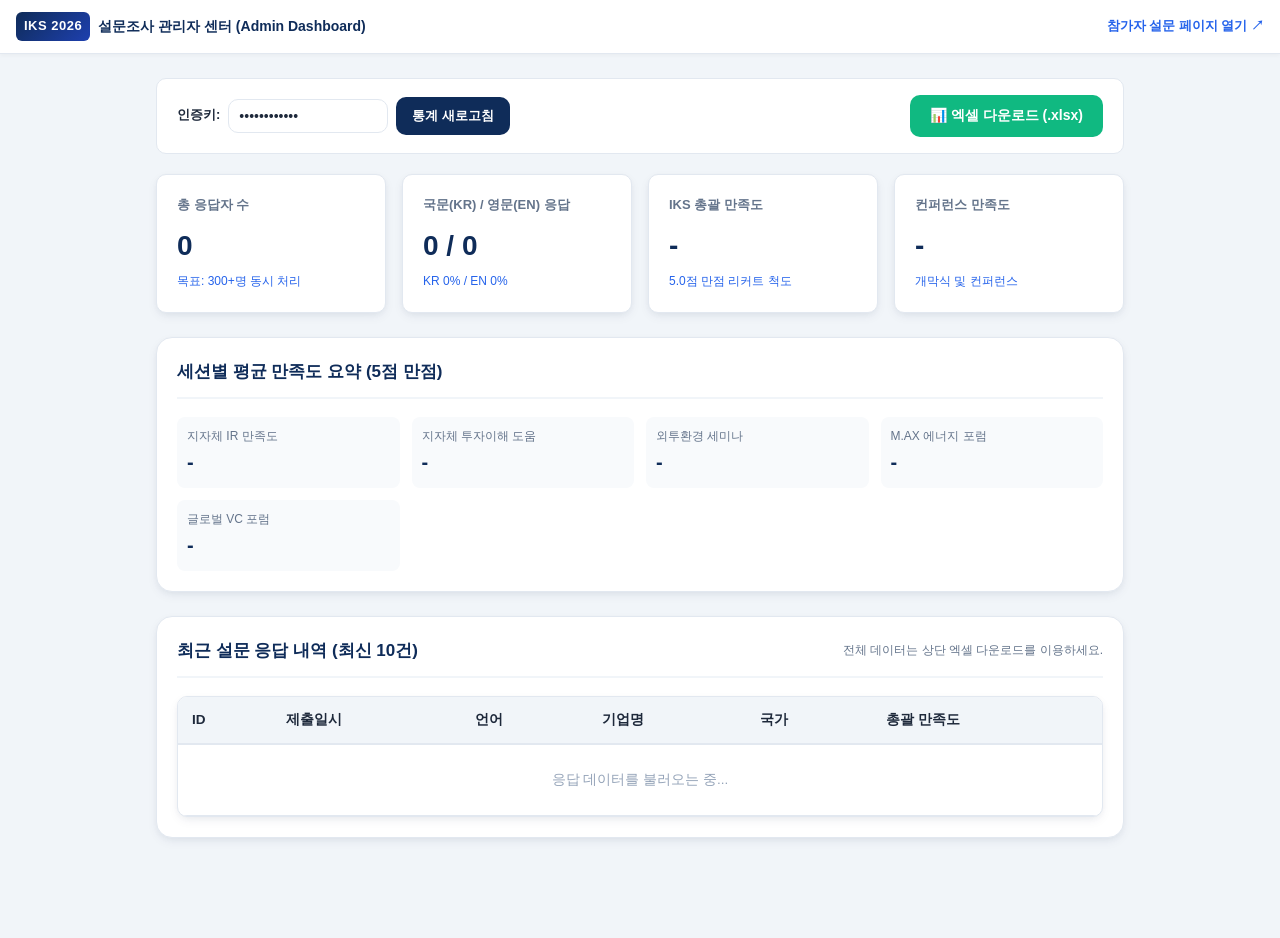
==== templates/admin.html @ 193886c5 "feat: complete IKS 2026 participant survey system with mobile UI, SQLite WAL backend, Excel export, " ====
<!DOCTYPE html>
<html lang="ko">
<head>
  <meta charset="UTF-8">
  <meta name="viewport" content="width=device-width, initial-scale=1.0">
  <title>IKS 2026 Survey Admin Dashboard</title>
  <link rel="stylesheet" href="/static/css/style.css">
  <style>
    .admin-container {
      max-width: 1000px;
      margin: 0 auto;
      padding: 24px 16px;
    }
    .kpi-grid {
      display: grid;
      grid-template-columns: repeat(auto-fit, minmax(200px, 1fr));
      gap: 16px;
      margin-bottom: 24px;
    }
    .kpi-card {
      background: #ffffff;
      border: 1px solid var(--border-color);
      border-radius: var(--radius-md);
      padding: 20px;
      box-shadow: var(--shadow);
    }
    .kpi-title {
      font-size: 13px;
      font-weight: 600;
      color: var(--text-muted);
      margin-bottom: 8px;
    }
    .kpi-value {
      font-size: 28px;
      font-weight: 800;
      color: var(--primary);
    }
    .kpi-sub {
      font-size: 12px;
      color: var(--accent);
      margin-top: 4px;
    }
    .action-bar {
      display: flex;
      flex-wrap: wrap;
      gap: 12px;
      align-items: center;
      justify-content: space-between;
      margin-bottom: 20px;
      background: #ffffff;
      padding: 16px 20px;
      border-radius: var(--radius-md);
      border: 1px solid var(--border-color);
    }
    .admin-key-input {
      display: flex;
      gap: 8px;
      align-items: center;
    }
    .btn-download {
      background: #10b981;
      color: #ffffff;
      padding: 12px 20px;
      border-radius: var(--radius-md);
      border: none;
      font-weight: 700;
      font-size: 14px;
      cursor: pointer;
      display: inline-flex;
      align-items: center;
      gap: 8px;
      transition: background 0.2s;
      text-decoration: none;
    }
    .btn-download:hover {
      background: #059669;
    }
    .btn-refresh {
      background: var(--primary);
      color: #ffffff;
      padding: 10px 16px;
      border-radius: var(--radius-md);
      border: none;
      font-weight: 600;
      font-size: 13px;
      cursor: pointer;
    }
    .table-card {
      background: #ffffff;
      border: 1px solid var(--border-color);
      border-radius: var(--radius-md);
      overflow-x: auto;
      box-shadow: var(--shadow);
    }
    table {
      width: 100%;
      border-collapse: collapse;
      text-align: left;
      font-size: 13.5px;
    }
    th {
      background: #f1f5f9;
      color: var(--text-dark);
      font-weight: 700;
      padding: 12px 14px;
      border-bottom: 2px solid var(--border-color);
      white-space: nowrap;
    }
    td {
      padding: 12px 14px;
      border-bottom: 1px solid var(--border-color);
      white-space: nowrap;
    }
    tr:hover td {
      background-color: #f8fafc;
    }
    .lang-badge {
      display: inline-block;
      padding: 2px 8px;
      border-radius: 10px;
      font-size: 11px;
      font-weight: 700;
    }
    .lang-ko { background: #dbeafe; color: #1e40af; }
    .lang-en { background: #fef3c7; color: #b45309; }
  </style>
</head>
<body style="background-color: #f1f5f9;">

  <header class="app-header">
    <div class="brand-wrapper">
      <span class="brand-badge">IKS 2026</span>
      <span class="brand-title">설문조사 관리자 센터 (Admin Dashboard)</span>
    </div>
    <a href="/" target="_blank" style="text-decoration: none; font-size: 13px; font-weight: 600; color: var(--accent);">
      참가자 설문 페이지 열기 ↗
    </a>
  </header>

  <div class="admin-container">

    <!-- Action Bar -->
    <div class="action-bar">
      <div class="admin-key-input">
        <label for="adminSecret" style="font-size: 13px; font-weight: 700; color: var(--text-dark);">인증키:</label>
        <input type="password" id="adminSecret" value="iks2026admin" class="input-text" style="width: 160px; padding: 8px 10px;">
        <button type="button" class="btn-refresh" onclick="loadStats()">통계 새로고침</button>
      </div>

      <button type="button" class="btn-download" onclick="downloadExcel()">
        📊 엑셀 다운로드 (.xlsx)
      </button>
    </div>

    <!-- KPIs -->
    <div class="kpi-grid">
      <div class="kpi-card">
        <div class="kpi-title">총 응답자 수</div>
        <div class="kpi-value" id="kpiTotal">0</div>
        <div class="kpi-sub">목표: 300+명 동시 처리</div>
      </div>
      <div class="kpi-card">
        <div class="kpi-title">국문(KR) / 영문(EN) 응답</div>
        <div class="kpi-value" id="kpiLangRatio">0 / 0</div>
        <div class="kpi-sub" id="kpiLangPercent">KR 0% / EN 0%</div>
      </div>
      <div class="kpi-card">
        <div class="kpi-title">IKS 총괄 만족도</div>
        <div class="kpi-value" id="kpiOverallAvg">-</div>
        <div class="kpi-sub">5.0점 만점 리커트 척도</div>
      </div>
      <div class="kpi-card">
        <div class="kpi-title">컨퍼런스 만족도</div>
        <div class="kpi-value" id="kpiConfAvg">-</div>
        <div class="kpi-sub">개막식 및 컨퍼런스</div>
      </div>
    </div>

    <!-- 세션별 만족도 평균 -->
    <div class="form-section" style="margin-bottom: 24px;">
      <div class="section-header">
        <h3 class="section-title">세션별 평균 만족도 요약 (5점 만점)</h3>
      </div>
      <div style="display: grid; grid-template-columns: repeat(auto-fit, minmax(180px, 1fr)); gap: 12px;" id="sessionAveragesGrid">
        <div style="padding: 10px; background: #f8fafc; border-radius: 8px;">
          <div style="font-size: 12px; color: #64748b;">지자체 IR 만족도</div>
          <div style="font-size: 20px; font-weight: 700; color: #0f2c59;" id="avgReg">-</div>
        </div>
        <div style="padding: 10px; background: #f8fafc; border-radius: 8px;">
          <div style="font-size: 12px; color: #64748b;">지자체 투자이해 도움</div>
          <div style="font-size: 20px; font-weight: 700; color: #0f2c59;" id="avgRegHelp">-</div>
        </div>
        <div style="padding: 10px; background: #f8fafc; border-radius: 8px;">
          <div style="font-size: 12px; color: #64748b;">외투환경 세미나</div>
          <div style="font-size: 20px; font-weight: 700; color: #0f2c59;" id="avgSemi">-</div>
        </div>
        <div style="padding: 10px; background: #f8fafc; border-radius: 8px;">
          <div style="font-size: 12px; color: #64748b;">M.AX 에너지 포럼</div>
          <div style="font-size: 20px; font-weight: 700; color: #0f2c59;" id="avgMax">-</div>
        </div>
        <div style="padding: 10px; background: #f8fafc; border-radius: 8px;">
          <div style="font-size: 12px; color: #64748b;">글로벌 VC 포럼</div>
          <div style="font-size: 20px; font-weight: 700; color: #0f2c59;" id="avgVc">-</div>
        </div>
      </div>
    </div>

    <!-- 최근 응답 기록 테이블 -->
    <div class="form-section">
      <div class="section-header" style="justify-content: space-between;">
        <h3 class="section-title">최근 설문 응답 내역 (최신 10건)</h3>
        <span style="font-size: 12px; color: var(--text-muted);">전체 데이터는 상단 엑셀 다운로드를 이용하세요.</span>
      </div>

      <div class="table-card">
        <table>
          <thead>
            <tr>
              <th>ID</th>
              <th>제출일시</th>
              <th>언어</th>
              <th>기업명</th>
              <th>국가</th>
              <th>총괄 만족도</th>
            </tr>
          </thead>
          <tbody id="recentTableBody">
            <tr><td colspan="6" style="text-align: center; color: #94a3b8; padding: 24px;">응답 데이터를 불러오는 중...</td></tr>
          </tbody>
        </table>
      </div>
    </div>

  </div>

  <script>
    async function loadStats() {
      const secret = document.getElementById('adminSecret').value.trim();
      try {
        const res = await fetch(`/api/admin/stats?secret=${encodeURIComponent(secret)}`);
        if (!res.ok) {
          const err = await res.json();
          alert(err.detail || '인증에 실패했습니다.');
          return;
        }
        const data = await res.json();

        // KPI
        document.getElementById('kpiTotal').textContent = data.total_responses + '건';
        document.getElementById('kpiLangRatio').textContent = `${data.ko_count} / ${data.en_count}`;
        const total = data.total_responses || 1;
        const koPct = ((data.ko_count / total) * 100).toFixed(0);
        const enPct = ((data.en_count / total) * 100).toFixed(0);
        document.getElementById('kpiLangPercent').textContent = `KR ${koPct}% / EN ${enPct}%`;

        const avgs = data.averages;
        document.getElementById('kpiOverallAvg').textContent = avgs.overall ? avgs.overall + ' / 5.0' : '-';
        document.getElementById('kpiConfAvg').textContent = avgs.conf ? avgs.conf + ' / 5.0' : '-';
        document.getElementById('avgReg').textContent = avgs.reg ? avgs.reg + ' / 5.0' : '-';
        document.getElementById('avgRegHelp').textContent = avgs.reg_help ? avgs.reg_help + ' / 5.0' : '-';
        document.getElementById('avgSemi').textContent = avgs.semi ? avgs.semi + ' / 5.0' : '-';
        document.getElementById('avgMax').textContent = avgs.max ? avgs.max + ' / 5.0' : '-';
        document.getElementById('avgVc').textContent = avgs.vc ? avgs.vc + ' / 5.0' : '-';

        // Table
        const tbody = document.getElementById('recentTableBody');
        tbody.innerHTML = '';
        if (!data.recent_responses || data.recent_responses.length === 0) {
          tbody.innerHTML = '<tr><td colspan="6" style="text-align: center; color: #94a3b8; padding: 24px;">제출된 설문 응답이 없습니다.</td></tr>';
          return;
        }

        data.recent_responses.forEach(r => {
          const tr = document.createElement('tr');
          const isKo = r.lang === 'ko';
          tr.innerHTML = `
            <td>#${r.id}</td>
            <td>${r.submitted_at || '-'}</td>
            <td><span class="lang-badge ${isKo ? 'lang-ko' : 'lang-en'}">${isKo ? '국문 KR' : 'English EN'}</span></td>
            <td><strong>${r.company_name}</strong></td>
            <td>${r.country}</td>
            <td>${r.q1_overall ? r.q1_overall + '점' : '-'}</td>
          `;
          tbody.appendChild(tr);
        });

      } catch (e) {
        console.error(e);
        alert('통계 데이터를 불러오는데 실패했습니다.');
      }
    }

    function downloadExcel() {
      const secret = document.getElementById('adminSecret').value.trim();
      window.location.href = `/api/admin/export?secret=${encodeURIComponent(secret)}`;
    }

    // 페이지 로드 시 1회 통계 로딩
    window.addEventListener('DOMContentLoaded', loadStats);
  </script>
</body>
</html>
---- static/css/style.css ----
/* Invest KOREA Summit 2026 Mobile-Optimized Survey Stylesheet */
:root {
  --primary: #0f2c59;
  --primary-hover: #1e3a8a;
  --accent: #2563eb;
  --accent-light: #eff6ff;
  --accent-border: #93c5fd;
  --text-dark: #1e293b;
  --text-muted: #64748b;
  --border-color: #e2e8f0;
  --bg-page: #f8fafc;
  --bg-card: #ffffff;
  --success: #10b981;
  --warning: #f59e0b;
  --danger: #ef4444;
  --radius-lg: 16px;
  --radius-md: 10px;
  --radius-sm: 6px;
  --shadow: 0 4px 12px -2px rgba(15, 44, 89, 0.08), 0 2px 6px -1px rgba(0, 0, 0, 0.04);
  --shadow-lg: 0 10px 25px -5px rgba(15, 44, 89, 0.12), 0 8px 10px -6px rgba(0, 0, 0, 0.05);
}

* {
  box-sizing: border-box;
  margin: 0;
  padding: 0;
  -webkit-tap-highlight-color: transparent;
}

body {
  font-family: -apple-system, BlinkMacSystemFont, "Pretendard", "Segoe UI", Roboto, "Helvetica Neue", Arial, sans-serif;
  background-color: var(--bg-page);
  color: var(--text-dark);
  line-height: 1.6;
  font-size: 15px;
  padding-bottom: 60px;
}

/* Header & Language Toggle */
.app-header {
  position: sticky;
  top: 0;
  z-index: 100;
  background-color: rgba(255, 255, 255, 0.95);
  backdrop-filter: blur(8px);
  border-bottom: 1px solid var(--border-color);
  padding: 12px 16px;
  display: flex;
  align-items: center;
  justify-content: space-between;
  box-shadow: 0 2px 4px rgba(0, 0, 0, 0.03);
}

.brand-wrapper {
  display: flex;
  align-items: center;
  gap: 8px;
}

.brand-badge {
  background: linear-gradient(135deg, #0f2c59 0%, #1e40af 100%);
  color: #fff;
  font-weight: 800;
  font-size: 13px;
  padding: 4px 8px;
  border-radius: var(--radius-sm);
  letter-spacing: 0.5px;
}

.brand-title {
  font-size: 14px;
  font-weight: 700;
  color: var(--primary);
}

.lang-switch-group {
  display: flex;
  background-color: #f1f5f9;
  padding: 3px;
  border-radius: 20px;
  border: 1px solid var(--border-color);
}

.lang-btn {
  border: none;
  background: transparent;
  padding: 5px 12px;
  font-size: 12px;
  font-weight: 600;
  border-radius: 16px;
  cursor: pointer;
  color: var(--text-muted);
  transition: all 0.2s ease;
}

.lang-btn.active {
  background-color: #ffffff;
  color: var(--primary);
  box-shadow: 0 1px 3px rgba(0,0,0,0.1);
  font-weight: 700;
}

/* Container */
.container {
  max-width: 680px;
  margin: 0 auto;
  padding: 16px;
}

/* Intro Banner */
.intro-card {
  background: linear-gradient(135deg, #0f2c59 0%, #1e3a8a 100%);
  color: #ffffff;
  border-radius: var(--radius-lg);
  padding: 24px 20px;
  margin-bottom: 16px;
  box-shadow: var(--shadow);
}

.intro-badge {
  display: inline-block;
  background-color: rgba(255, 255, 255, 0.2);
  color: #ffffff;
  font-size: 12px;
  font-weight: 600;
  padding: 3px 10px;
  border-radius: 12px;
  margin-bottom: 10px;
}

.intro-title {
  font-size: 20px;
  font-weight: 800;
  line-height: 1.35;
  margin-bottom: 12px;
}

.intro-desc {
  font-size: 13.5px;
  color: #e2e8f0;
  line-height: 1.6;
  white-space: pre-line;
}

/* Section Card */
.form-section {
  background-color: var(--bg-card);
  border-radius: var(--radius-lg);
  padding: 20px;
  margin-bottom: 16px;
  border: 1px solid var(--border-color);
  box-shadow: var(--shadow);
}

.section-header {
  display: flex;
  align-items: center;
  gap: 10px;
  margin-bottom: 18px;
  padding-bottom: 12px;
  border-bottom: 2px solid #f1f5f9;
}

.section-tag {
  background-color: var(--accent-light);
  color: var(--accent);
  font-size: 11px;
  font-weight: 700;
  padding: 4px 8px;
  border-radius: var(--radius-sm);
  text-transform: uppercase;
}

.section-title {
  font-size: 17px;
  font-weight: 700;
  color: var(--primary);
}

/* Question Group */
.question-group {
  margin-bottom: 22px;
}

.question-group:last-child {
  margin-bottom: 4px;
}

.question-title {
  font-size: 15px;
  font-weight: 700;
  color: var(--text-dark);
  margin-bottom: 6px;
  line-height: 1.45;
}

.question-subtext {
  font-size: 12.5px;
  color: var(--text-muted);
  margin-bottom: 10px;
}

.required-mark {
  color: var(--danger);
  margin-left: 4px;
}

/* Text Inputs */
.input-text, .input-textarea {
  width: 100%;
  padding: 12px 14px;
  border: 1.5px solid var(--border-color);
  border-radius: var(--radius-md);
  font-size: 14px;
  color: var(--text-dark);
  background-color: #ffffff;
  outline: none;
  transition: all 0.2s ease;
  font-family: inherit;
}

.input-text:focus, .input-textarea:focus {
  border-color: var(--accent);
  box-shadow: 0 0 0 3px rgba(37, 99, 235, 0.15);
}

.input-textarea {
  min-height: 90px;
  resize: vertical;
}

/* 5-Point Likert Scale Grid */
.scale-grid {
  display: grid;
  grid-template-columns: repeat(5, 1fr);
  gap: 6px;
  margin-top: 8px;
}

.scale-option {
  position: relative;
  display: flex;
  flex-direction: column;
  align-items: center;
  justify-content: center;
  padding: 12px 4px;
  background-color: #f8fafc;
  border: 1.5px solid var(--border-color);
  border-radius: var(--radius-md);
  cursor: pointer;
  transition: all 0.2s ease;
  min-height: 72px;
  text-align: center;
}

.scale-option input[type="radio"] {
  position: absolute;
  opacity: 0;
  pointer-events: none;
}

.scale-num {
  font-size: 16px;
  font-weight: 800;
  color: var(--text-muted);
  margin-bottom: 2px;
}

.scale-text {
  font-size: 11px;
  font-weight: 600;
  color: var(--text-muted);
  line-height: 1.2;
}

.scale-option:hover {
  background-color: #f1f5f9;
  border-color: #cbd5e1;
}

.scale-option.selected {
  background-color: var(--accent-light);
  border-color: var(--accent);
  box-shadow: 0 2px 6px rgba(37, 99, 235, 0.2);
}

.scale-option.selected .scale-num {
  color: var(--accent);
}

.scale-option.selected .scale-text {
  color: var(--accent);
  font-weight: 700;
}

/* Multi-Choice Option Cards */
.choice-list {
  display: flex;
  flex-direction: column;
  gap: 8px;
}

.choice-item {
  display: flex;
  align-items: flex-start;
  gap: 12px;
  padding: 12px 14px;
  border: 1.5px solid var(--border-color);
  border-radius: var(--radius-md);
  background-color: #ffffff;
  cursor: pointer;
  transition: all 0.2s ease;
  user-select: none;
}

.choice-item input[type="checkbox"] {
  position: absolute;
  opacity: 0;
  pointer-events: none;
}

.choice-box {
  width: 20px;
  height: 20px;
  border: 2px solid #cbd5e1;
  border-radius: 4px;
  display: flex;
  align-items: center;
  justify-content: center;
  flex-shrink: 0;
  margin-top: 2px;
  transition: all 0.2s ease;
}

.choice-item.selected {
  border-color: var(--accent);
  background-color: var(--accent-light);
}

.choice-item.selected .choice-box {
  background-color: var(--accent);
  border-color: var(--accent);
}

.choice-item.selected .choice-box::after {
  content: "✓";
  color: #ffffff;
  font-size: 13px;
  font-weight: 800;
}

.choice-label {
  font-size: 13.5px;
  color: var(--text-dark);
  line-height: 1.4;
}

/* Rank Choice Cards (1순위, 2순위, 3순위 배지) */
.rank-list {
  display: flex;
  flex-direction: column;
  gap: 8px;
}

.rank-item {
  display: flex;
  align-items: center;
  justify-content: space-between;
  padding: 12px 14px;
  border: 1.5px solid var(--border-color);
  border-radius: var(--radius-md);
  background-color: #ffffff;
  cursor: pointer;
  transition: all 0.2s ease;
  user-select: none;
}

.rank-item:hover {
  background-color: #f8fafc;
}

.rank-item.ranked {
  border-color: var(--accent);
  background-color: var(--accent-light);
}

.rank-badge {
  display: none;
  padding: 4px 10px;
  border-radius: 14px;
  font-size: 11.5px;
  font-weight: 800;
  letter-spacing: 0.3px;
  flex-shrink: 0;
  margin-left: 8px;
}

.rank-badge.rank-1 {
  display: inline-block;
  background-color: #2563eb;
  color: #ffffff;
}

.rank-badge.rank-2 {
  display: inline-block;
  background-color: #0284c7;
  color: #ffffff;
}

.rank-badge.rank-3 {
  display: inline-block;
  background-color: #0d9488;
  color: #ffffff;
}

.rank-item-text {
  font-size: 13.5px;
  line-height: 1.4;
  color: var(--text-dark);
}

/* Submit Section */
.submit-wrapper {
  margin-top: 24px;
  padding: 0 4px;
}

.btn-submit {
  width: 100%;
  padding: 16px;
  background: linear-gradient(135deg, #0f2c59 0%, #1e40af 100%);
  color: #ffffff;
  border: none;
  border-radius: var(--radius-md);
  font-size: 16px;
  font-weight: 700;
  cursor: pointer;
  box-shadow: var(--shadow);
  transition: all 0.2s ease;
  display: flex;
  align-items: center;
  justify-content: center;
  gap: 8px;
}

.btn-submit:hover:not(:disabled) {
  opacity: 0.95;
  transform: translateY(-1px);
  box-shadow: var(--shadow-lg);
}

.btn-submit:disabled {
  opacity: 0.6;
  cursor: not-allowed;
}

/* Success View */
.success-card {
  display: none;
  background-color: #ffffff;
  border-radius: var(--radius-lg);
  padding: 40px 24px;
  text-align: center;
  box-shadow: var(--shadow-lg);
  border: 1px solid var(--border-color);
  margin-top: 20px;
}

.success-icon {
  width: 64px;
  height: 64px;
  background-color: #dcfce7;
  color: var(--success);
  border-radius: 50%;
  display: flex;
  align-items: center;
  justify-content: center;
  font-size: 32px;
  margin: 0 auto 18px;
}

.success-title {
  font-size: 20px;
  font-weight: 800;
  color: var(--primary);
  margin-bottom: 8px;
}

.success-desc {
  font-size: 14px;
  color: var(--text-muted);
  line-height: 1.6;
  margin-bottom: 24px;
}

/* Spinner */
.spinner {
  width: 20px;
  height: 20px;
  border: 3px solid rgba(255, 255, 255, 0.3);
  border-top-color: #ffffff;
  border-radius: 50%;
  animation: spin 0.8s linear infinite;
  display: none;
}

@keyframes spin {
  to { transform: rotate(360deg); }
}

/* Mobile responsive fine-tuning */
@media (max-width: 480px) {
  .scale-grid {
    gap: 4px;
  }
  .scale-option {
    padding: 10px 2px;
    min-height: 68px;
  }
  .scale-num {
    font-size: 14px;
  }
  .scale-text {
    font-size: 10px;
  }
  .intro-title {
    font-size: 18px;
  }
}
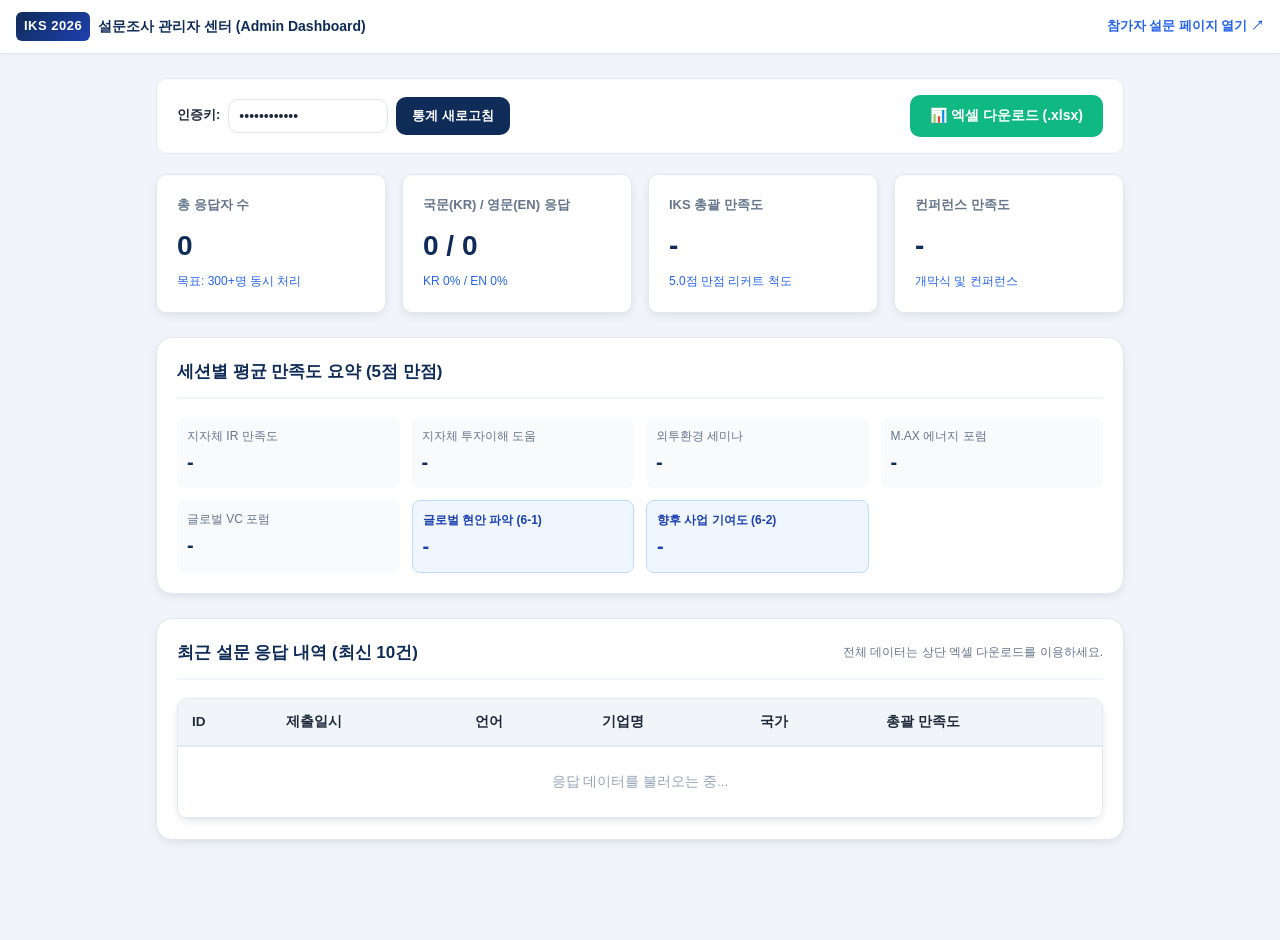
==== commit 78bb8d98: "feat: add Outcome & Impact questions (6-1, 6-2) with sample responses and update Excel export" ====
--- a/templates/admin.html
+++ b/templates/admin.html
@@ -201,6 +201,14 @@
         <div style="padding: 10px; background: #f8fafc; border-radius: 8px;">
           <div style="font-size: 12px; color: #64748b;">글로벌 VC 포럼</div>
           <div style="font-size: 20px; font-weight: 700; color: #0f2c59;" id="avgVc">-</div>
+        </div>
+        <div style="padding: 10px; background: #eff6ff; border: 1px solid #bfdbfe; border-radius: 8px;">
+          <div style="font-size: 12px; font-weight: 600; color: #1e40af;">글로벌 현안 파악 (6-1)</div>
+          <div style="font-size: 20px; font-weight: 800; color: #1e40af;" id="avgEff1">-</div>
+        </div>
+        <div style="padding: 10px; background: #eff6ff; border: 1px solid #bfdbfe; border-radius: 8px;">
+          <div style="font-size: 12px; font-weight: 600; color: #1e40af;">향후 사업 기여도 (6-2)</div>
+          <div style="font-size: 20px; font-weight: 800; color: #1e40af;" id="avgEff2">-</div>
         </div>
       </div>
     </div>
@@ -261,6 +269,8 @@
         document.getElementById('avgSemi').textContent = avgs.semi ? avgs.semi + ' / 5.0' : '-';
         document.getElementById('avgMax').textContent = avgs.max ? avgs.max + ' / 5.0' : '-';
         document.getElementById('avgVc').textContent = avgs.vc ? avgs.vc + ' / 5.0' : '-';
+        document.getElementById('avgEff1').textContent = avgs.eff_q1 ? avgs.eff_q1 + ' / 5.0' : '-';
+        document.getElementById('avgEff2').textContent = avgs.eff_q2 ? avgs.eff_q2 + ' / 5.0' : '-';
 
         // Table
         const tbody = document.getElementById('recentTableBody');
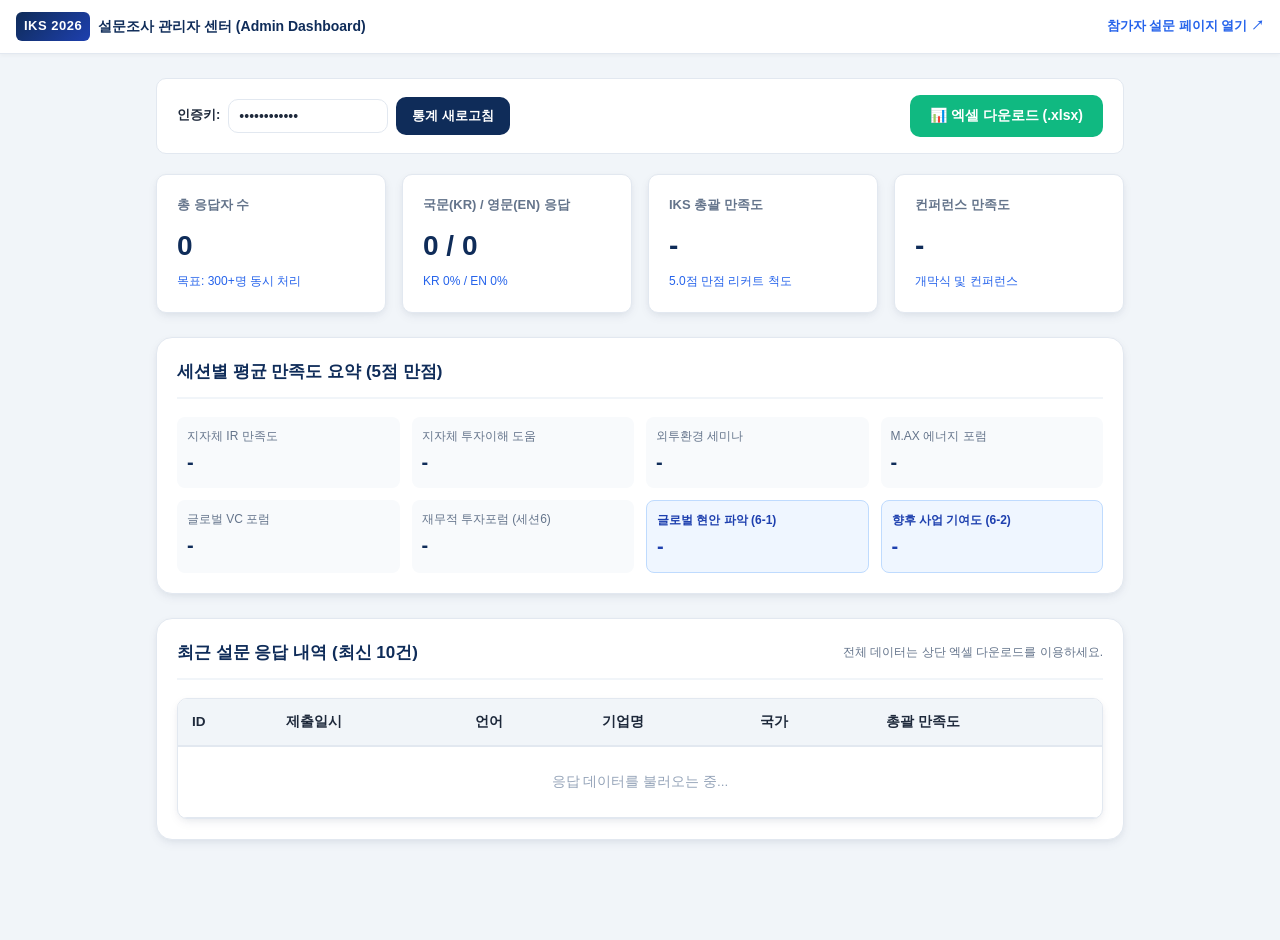
==== commit 19fafc19: "feat: update survey titles, remove company name, and add Session 6 Financial Investment Forum" ====
--- a/templates/admin.html
+++ b/templates/admin.html
@@ -4,7 +4,7 @@
   <meta charset="UTF-8">
   <meta name="viewport" content="width=device-width, initial-scale=1.0">
   <title>IKS 2026 Survey Admin Dashboard</title>
-  <link rel="stylesheet" href="/static/css/style.css">
+  <link rel="stylesheet" href="/static/css/style.css?v=25">
   <style>
     .admin-container {
       max-width: 1000px;
@@ -201,6 +201,10 @@
         <div style="padding: 10px; background: #f8fafc; border-radius: 8px;">
           <div style="font-size: 12px; color: #64748b;">글로벌 VC 포럼</div>
           <div style="font-size: 20px; font-weight: 700; color: #0f2c59;" id="avgVc">-</div>
+        </div>
+        <div style="padding: 10px; background: #f8fafc; border-radius: 8px;">
+          <div style="font-size: 12px; color: #64748b;">재무적 투자포럼 (세션6)</div>
+          <div style="font-size: 20px; font-weight: 700; color: #0f2c59;" id="avgFin">-</div>
         </div>
         <div style="padding: 10px; background: #eff6ff; border: 1px solid #bfdbfe; border-radius: 8px;">
           <div style="font-size: 12px; font-weight: 600; color: #1e40af;">글로벌 현안 파악 (6-1)</div>
@@ -269,6 +273,7 @@
         document.getElementById('avgSemi').textContent = avgs.semi ? avgs.semi + ' / 5.0' : '-';
         document.getElementById('avgMax').textContent = avgs.max ? avgs.max + ' / 5.0' : '-';
         document.getElementById('avgVc').textContent = avgs.vc ? avgs.vc + ' / 5.0' : '-';
+        document.getElementById('avgFin').textContent = avgs.fin ? avgs.fin + ' / 5.0' : '-';
         document.getElementById('avgEff1').textContent = avgs.eff_q1 ? avgs.eff_q1 + ' / 5.0' : '-';
         document.getElementById('avgEff2').textContent = avgs.eff_q2 ? avgs.eff_q2 + ' / 5.0' : '-';
 
--- a/static/css/style.css
+++ b/static/css/style.css
@@ -100,6 +100,114 @@
   font-weight: 700;
 }
 
+/* Prominent Language Selector Banner */
+.lang-selector-banner {
+  background: #ffffff;
+  border-radius: var(--radius-lg);
+  padding: 16px;
+  margin-bottom: 16px;
+  border: 1.5px solid var(--border-color);
+  box-shadow: var(--shadow);
+}
+
+.lang-selector-header {
+  display: flex;
+  align-items: center;
+  justify-content: space-between;
+  margin-bottom: 12px;
+}
+
+.lang-selector-title {
+  font-size: 13.5px;
+  font-weight: 700;
+  color: var(--primary);
+  display: flex;
+  align-items: center;
+  gap: 6px;
+}
+
+.lang-selector-note {
+  font-size: 11.5px;
+  color: var(--text-muted);
+}
+
+.lang-selector-grid {
+  display: grid;
+  grid-template-columns: 1fr 1fr;
+  gap: 10px;
+}
+
+.lang-choice-btn {
+  display: flex;
+  align-items: center;
+  gap: 12px;
+  padding: 12px 14px;
+  border: 2px solid var(--border-color);
+  border-radius: var(--radius-md);
+  background: #f8fafc;
+  cursor: pointer;
+  transition: all 0.2s ease;
+  text-align: left;
+  user-select: none;
+}
+
+.lang-choice-btn:hover {
+  background: #f1f5f9;
+  border-color: #cbd5e1;
+}
+
+.lang-choice-btn.active {
+  background: #eff6ff;
+  border-color: var(--accent);
+  box-shadow: 0 2px 8px rgba(37, 99, 235, 0.15);
+}
+
+.lang-flag {
+  font-size: 24px;
+  line-height: 1;
+}
+
+.lang-choice-info {
+  flex: 1;
+  display: flex;
+  flex-direction: column;
+}
+
+.lang-choice-name {
+  font-size: 15px;
+  font-weight: 800;
+  color: var(--text-dark);
+}
+
+.lang-choice-btn.active .lang-choice-name {
+  color: var(--accent);
+}
+
+.lang-choice-desc {
+  font-size: 11.5px;
+  color: var(--text-muted);
+}
+
+.lang-choice-check {
+  font-size: 13px;
+  font-weight: 800;
+  color: transparent;
+  width: 22px;
+  height: 22px;
+  border-radius: 50%;
+  border: 1.5px solid #cbd5e1;
+  display: flex;
+  align-items: center;
+  justify-content: center;
+  flex-shrink: 0;
+}
+
+.lang-choice-btn.active .lang-choice-check {
+  background: var(--accent);
+  border-color: var(--accent);
+  color: #ffffff;
+}
+
 /* Container */
 .container {
   max-width: 680px;
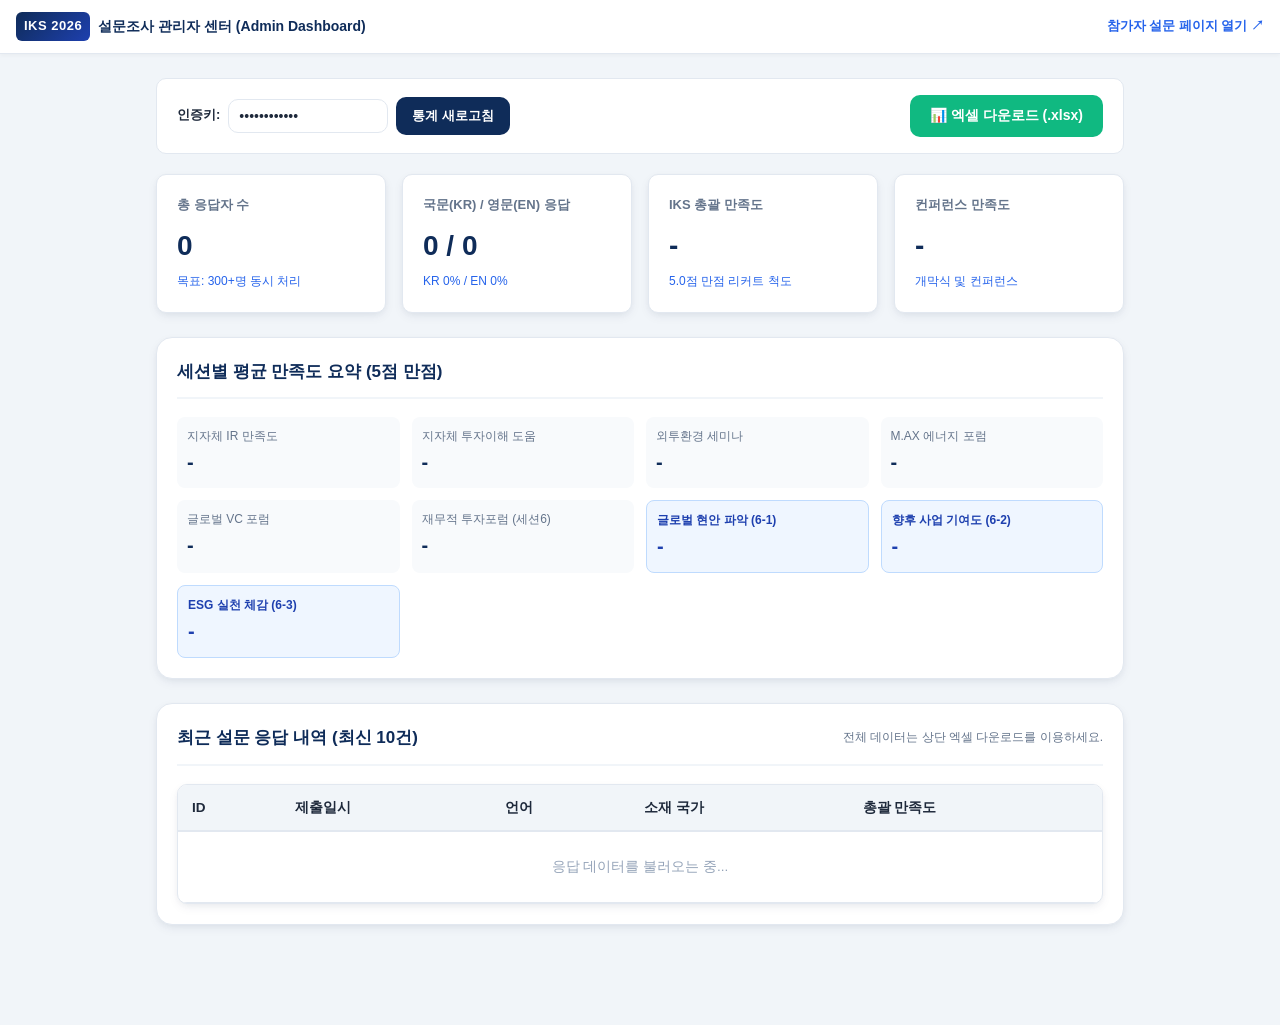
==== commit 1d8603cb: "feat: add Question 6-3 (ESG), update sample data, and output pure numeric satisfaction scores in exc" ====
--- a/templates/admin.html
+++ b/templates/admin.html
@@ -214,6 +214,10 @@
           <div style="font-size: 12px; font-weight: 600; color: #1e40af;">향후 사업 기여도 (6-2)</div>
           <div style="font-size: 20px; font-weight: 800; color: #1e40af;" id="avgEff2">-</div>
         </div>
+        <div style="padding: 10px; background: #eff6ff; border: 1px solid #bfdbfe; border-radius: 8px;">
+          <div style="font-size: 12px; font-weight: 600; color: #1e40af;">ESG 실천 체감 (6-3)</div>
+          <div style="font-size: 20px; font-weight: 800; color: #1e40af;" id="avgEff3">-</div>
+        </div>
       </div>
     </div>
 
@@ -231,13 +235,12 @@
               <th>ID</th>
               <th>제출일시</th>
               <th>언어</th>
-              <th>기업명</th>
-              <th>국가</th>
+              <th>소재 국가</th>
               <th>총괄 만족도</th>
             </tr>
           </thead>
           <tbody id="recentTableBody">
-            <tr><td colspan="6" style="text-align: center; color: #94a3b8; padding: 24px;">응답 데이터를 불러오는 중...</td></tr>
+            <tr><td colspan="5" style="text-align: center; color: #94a3b8; padding: 24px;">응답 데이터를 불러오는 중...</td></tr>
           </tbody>
         </table>
       </div>
@@ -276,12 +279,13 @@
         document.getElementById('avgFin').textContent = avgs.fin ? avgs.fin + ' / 5.0' : '-';
         document.getElementById('avgEff1').textContent = avgs.eff_q1 ? avgs.eff_q1 + ' / 5.0' : '-';
         document.getElementById('avgEff2').textContent = avgs.eff_q2 ? avgs.eff_q2 + ' / 5.0' : '-';
+        document.getElementById('avgEff3').textContent = avgs.eff_q3 ? avgs.eff_q3 + ' / 5.0' : '-';
 
         // Table
         const tbody = document.getElementById('recentTableBody');
         tbody.innerHTML = '';
         if (!data.recent_responses || data.recent_responses.length === 0) {
-          tbody.innerHTML = '<tr><td colspan="6" style="text-align: center; color: #94a3b8; padding: 24px;">제출된 설문 응답이 없습니다.</td></tr>';
+          tbody.innerHTML = '<tr><td colspan="5" style="text-align: center; color: #94a3b8; padding: 24px;">제출된 설문 응답이 없습니다.</td></tr>';
           return;
         }
 
@@ -292,8 +296,7 @@
             <td>#${r.id}</td>
             <td>${r.submitted_at || '-'}</td>
             <td><span class="lang-badge ${isKo ? 'lang-ko' : 'lang-en'}">${isKo ? '국문 KR' : 'English EN'}</span></td>
-            <td><strong>${r.company_name}</strong></td>
-            <td>${r.country}</td>
+            <td><strong>${r.country}</strong></td>
             <td>${r.q1_overall ? r.q1_overall + '점' : '-'}</td>
           `;
           tbody.appendChild(tr);
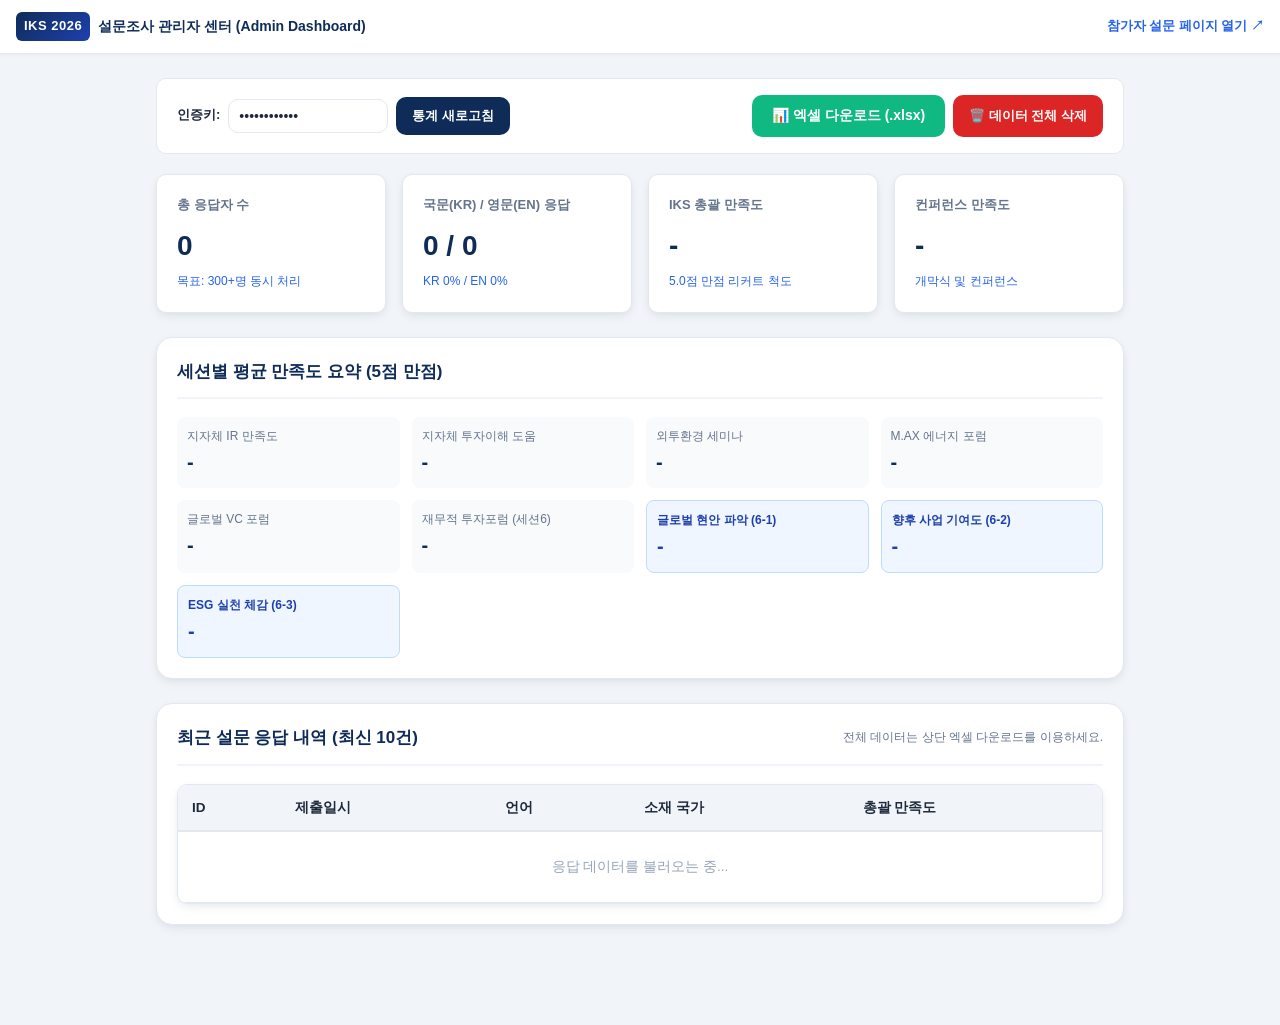
==== commit f38fa0a4: "feat: add admin reset data endpoint and button" ====
--- a/templates/admin.html
+++ b/templates/admin.html
@@ -147,9 +147,14 @@
         <button type="button" class="btn-refresh" onclick="loadStats()">통계 새로고침</button>
       </div>
 
-      <button type="button" class="btn-download" onclick="downloadExcel()">
-        📊 엑셀 다운로드 (.xlsx)
-      </button>
+      <div style="display: flex; gap: 8px;">
+        <button type="button" class="btn-download" onclick="downloadExcel()">
+          📊 엑셀 다운로드 (.xlsx)
+        </button>
+        <button type="button" class="btn-refresh" style="background: #dc2626;" onclick="resetData()">
+          🗑️ 데이터 전체 삭제
+        </button>
+      </div>
     </div>
 
     <!-- KPIs -->
@@ -313,6 +318,28 @@
       window.location.href = `/api/admin/export?secret=${encodeURIComponent(secret)}`;
     }
 
+    async function resetData() {
+      if (!confirm("⚠️ 정말 모든 설문 응답 데이터를 초기화(0건으로 삭제)하시겠습니까?\n이 작업은 되돌릴 수 없습니다.")) {
+        return;
+      }
+      const secret = document.getElementById('adminSecret').value.trim();
+      try {
+        const res = await fetch(`/api/admin/reset?secret=${encodeURIComponent(secret)}`, {
+          method: 'POST'
+        });
+        if (!res.ok) {
+          const err = await res.json();
+          alert(err.detail || '초기화에 실패했습니다.');
+          return;
+        }
+        alert("모든 데이터가 성공적으로 삭제되었습니다.");
+        loadStats();
+      } catch (e) {
+        console.error(e);
+        alert("초기화 요청 중 오류가 발생했습니다.");
+      }
+    }
+
     // 페이지 로드 시 1회 통계 로딩
     window.addEventListener('DOMContentLoaded', loadStats);
   </script>
